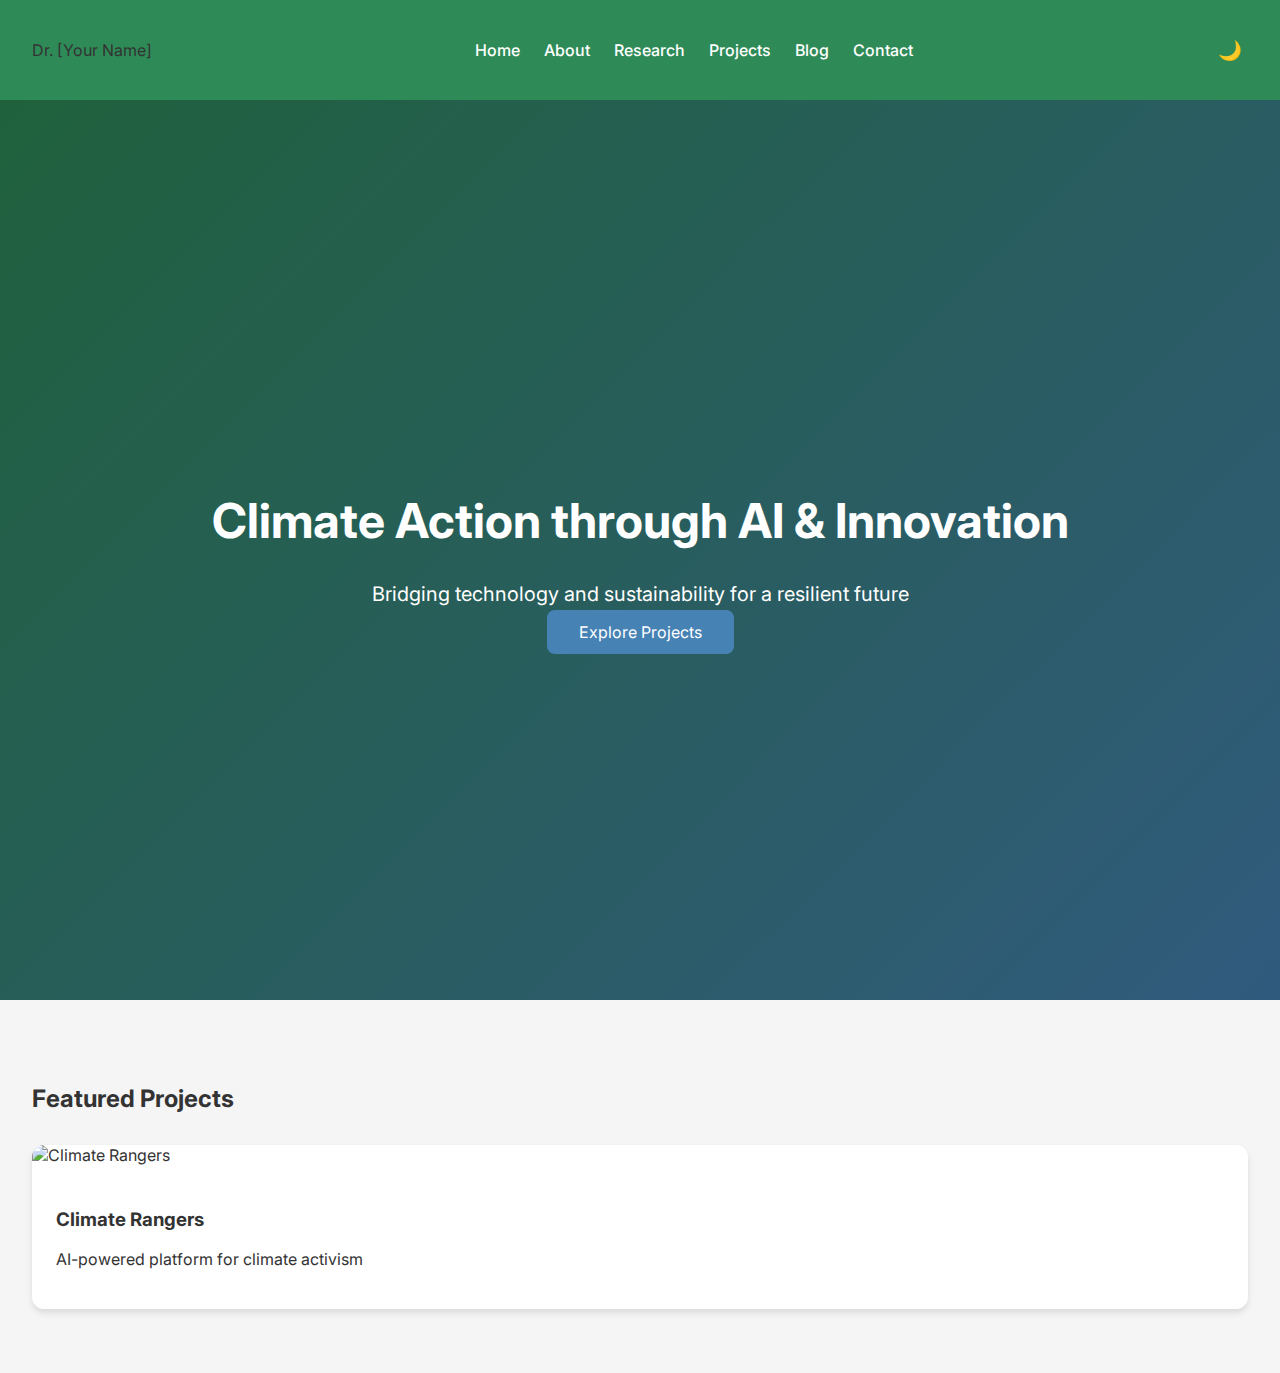
==== index.html @ 9ecc6ccc "Create index.html" ====
<!DOCTYPE html>
<html lang="en">
<head>
  <meta charset="UTF-8">
  <meta name="viewport" content="width=device-width, initial-scale=1.0">
  <title>Climate Portfolio</title>
  <link rel="stylesheet" href="assets/css/styles.css">
  <link href="https://fonts.googleapis.com/css2?family=Inter:wght@400;700&display=swap" rel="stylesheet">
</head>
<body>
  <!-- Navigation -->
  <nav>
    <div class="logo">Dr. [Your Name]</div>
    <ul class="nav-links">
      <li><a href="index.html">Home</a></li>
      <li><a href="about.html">About</a></li>
      <li><a href="research.html">Research</a></li>
      <li><a href="projects.html">Projects</a></li>
      <li><a href="blog.html">Blog</a></li>
      <li><a href="contact.html">Contact</a></li>
    </ul>
    <button id="themeToggle">🌙</button>
  </nav>

  <!-- Hero Section -->
  <section class="hero">
    <div class="hero-content">
      <h1 class="fade-in">Climate Action through AI & Innovation</h1>
      <p class="fade-in">Bridging technology and sustainability for a resilient future</p>
      <a href="#projects" class="cta-button fade-in">Explore Projects</a>
    </div>
  </section>

  <!-- Projects Section -->
  <section id="projects" class="projects-section">
    <h2 class="fade-in">Featured Projects</h2>
    <div class="project-grid">
      <div class="project-card fade-in">
        <img src="assets/images/project1.jpg" alt="Climate Rangers">
        <div class="card-content">
          <h3>Climate Rangers</h3>
          <p>AI-powered platform for climate activism</p>
        </div>
      </div>
      <!-- Add more projects -->
    </div>
  </section>

  <script src="assets/js/main.js"></script>
</body>
</html>
---- assets/css/styles.css ----
/* Eco-friendly Color Scheme */
:root {
  --primary: #2E8B57;
  --secondary: #4682B4;
  --accent: #3CB371;
  --dark-bg: #1A1A1A;
  --light-bg: #F5F5F5;
  --text-light: #FFFFFF;
  --text-dark: #333333;
}

/* Dark Mode */
body.dark-mode {
  --bg: var(--dark-bg);
  --text: var(--text-light);
  --card-bg: #2D3436;
  --shadow: rgba(255, 255, 255, 0.1);
}

/* Light Mode */
body.light-mode {
  --bg: var(--light-bg);
  --text: var(--text-dark);
  --card-bg: white;
  --shadow: rgba(0, 0, 0, 0.1);
}

body {
  font-family: 'Inter', sans-serif;
  margin: 0;
  padding: 0;
  transition: background-color 0.3s, color 0.3s;
  background: var(--bg);
  color: var(--text);
}

/* Navigation */
nav {
  display: flex;
  justify-content: space-between;
  align-items: center;
  padding: 1.5rem 2rem;
  background: var(--primary);
  box-shadow: 0 2px 4px rgba(0,0,0,0.1);
}

.nav-links {
  list-style: none;
  display: flex;
  gap: 1.5rem;
}

.nav-links a {
  color: white;
  text-decoration: none;
  font-weight: 500;
  transition: color 0.3s;
}

.nav-links a:hover { color: var(--secondary); }

/* Hero Section */
.hero {
  height: 100vh;
  background: linear-gradient(135deg, var(--primary), var(--secondary));
  color: white;
  display: flex;
  align-items: center;
  justify-content: center;
  text-align: center;
  padding: 0 2rem;
  position: relative;
}

.hero::before {
  content: '';
  position: absolute;
  top: 0;
  left: 0;
  width: 100%;
  height: 100%;
  background: rgba(0,0,0,0.3);
  z-index: 0;
}

.hero-content {
  position: relative;
  z-index: 1;
}

.hero h1 {
  font-size: 3rem;
  animation: fadeIn 2s ease-in;
}

.hero p {
  font-size: 1.25rem;
  margin: 1rem 0;
}

.cta-button {
  background: var(--secondary);
  padding: 0.75rem 2rem;
  border-radius: 8px;
  color: white;
  text-decoration: none;
  transition: transform 0.3s;
}

.cta-button:hover { transform: translateY(-2px); }

/* Projects Section */
.projects-section {
  padding: 4rem 2rem;
  background: var(--bg);
}

.project-grid {
  display: grid;
  grid-template-columns: repeat(auto-fit, minmax(300px, 1fr));
  gap: 2rem;
  margin-top: 2rem;
}

.project-card {
  background: var(--card-bg);
  border-radius: 12px;
  overflow: hidden;
  box-shadow: 0 4px 6px var(--shadow);
  transition: transform 0.3s;
}

.project-card:hover {
  transform: translateY(-5px);
}

.project-card img {
  width: 100%;
  height: 200px;
  object-fit: cover;
}

.card-content {
  padding: 1.5rem;
}

/* Animations */
@keyframes fadeIn {
  from { opacity: 0; }
  to { opacity: 1; }
}

.fade-in {
  animation: fadeIn 1s ease-out;
}

/* Dark Mode Toggle */
#themeToggle {
  background: none;
  border: none;
  color: white;
  font-size: 1.2rem;
  cursor: pointer;
  margin-left: 1rem;
}
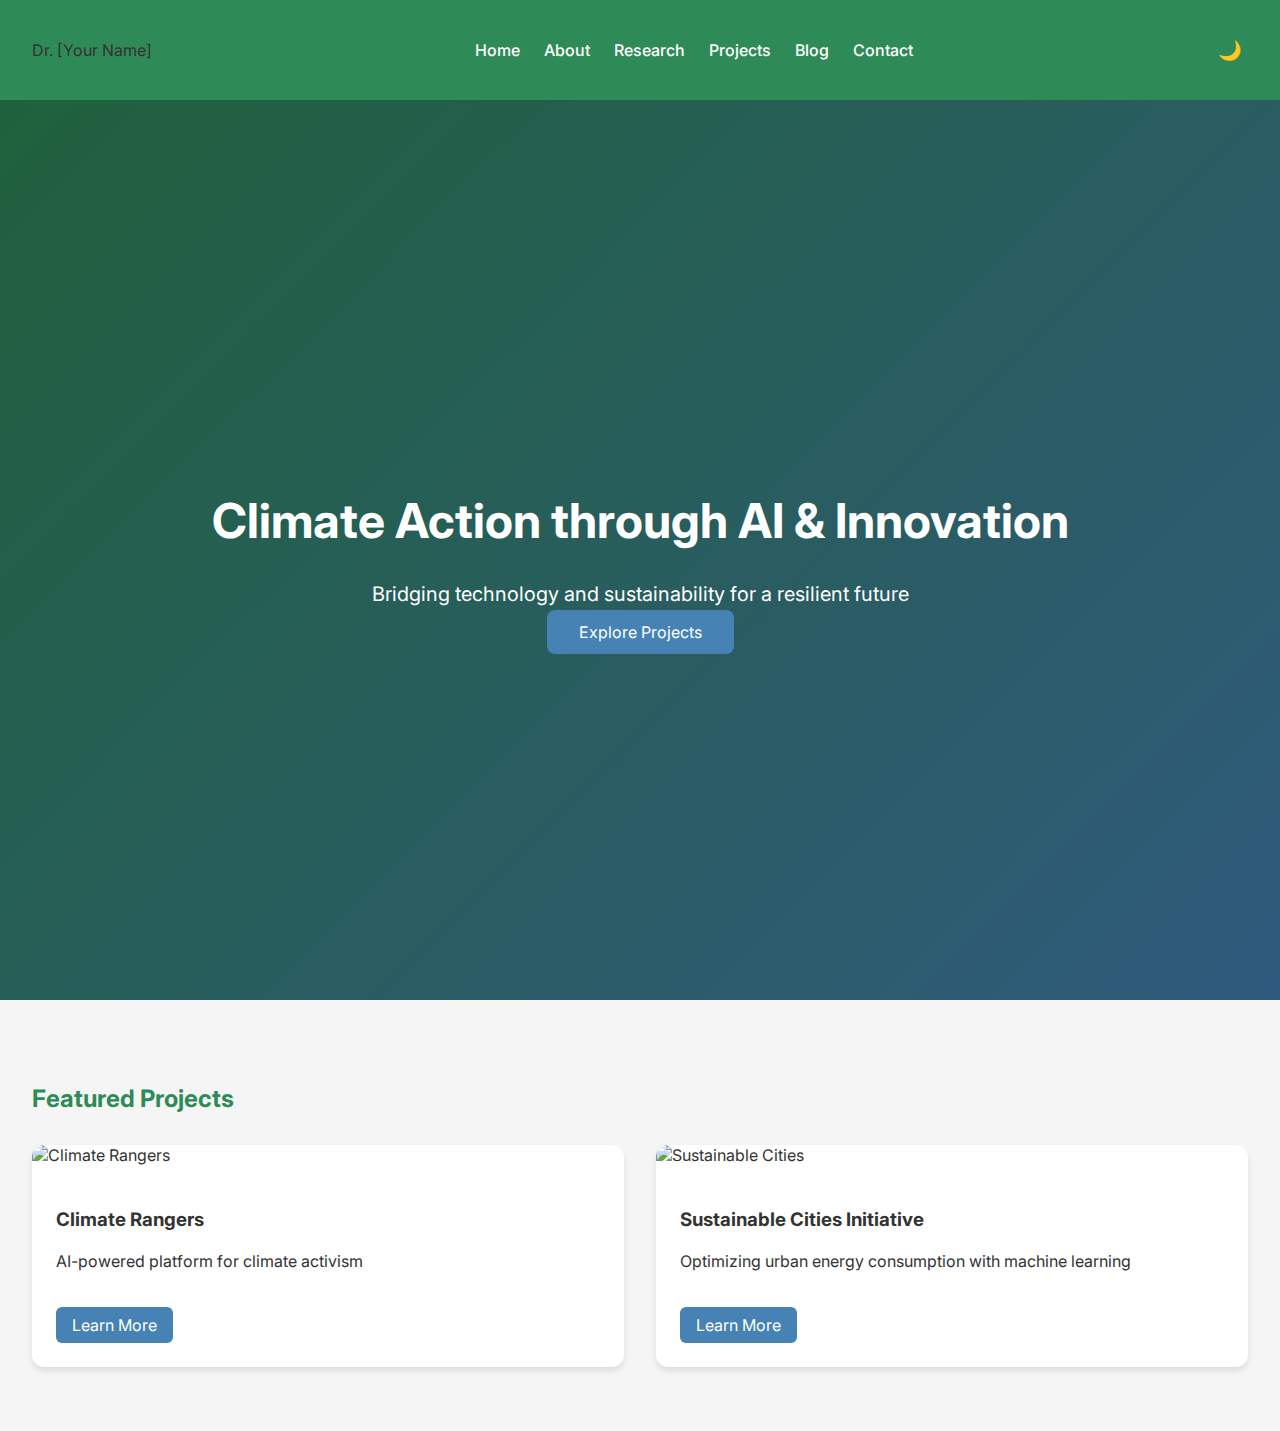
==== commit 4af7b6d5: "Update index.html" ====
--- a/index.html
+++ b/index.html
@@ -7,8 +7,7 @@
   <link rel="stylesheet" href="assets/css/styles.css">
   <link href="https://fonts.googleapis.com/css2?family=Inter:wght@400;700&display=swap" rel="stylesheet">
 </head>
-<body>
-  <!-- Navigation -->
+<body class="light-mode">
   <nav>
     <div class="logo">Dr. [Your Name]</div>
     <ul class="nav-links">
@@ -22,7 +21,6 @@
     <button id="themeToggle">🌙</button>
   </nav>
 
-  <!-- Hero Section -->
   <section class="hero">
     <div class="hero-content">
       <h1 class="fade-in">Climate Action through AI & Innovation</h1>
@@ -31,8 +29,7 @@
     </div>
   </section>
 
-  <!-- Projects Section -->
-  <section id="projects" class="projects-section">
+  <section id="projects" class="projects-section section">
     <h2 class="fade-in">Featured Projects</h2>
     <div class="project-grid">
       <div class="project-card fade-in">
@@ -40,9 +37,17 @@
         <div class="card-content">
           <h3>Climate Rangers</h3>
           <p>AI-powered platform for climate activism</p>
+          <a href="#" class="button">Learn More</a>
         </div>
       </div>
-      <!-- Add more projects -->
+      <div class="project-card fade-in">
+        <img src="assets/images/project2.jpg" alt="Sustainable Cities">
+        <div class="card-content">
+          <h3>Sustainable Cities Initiative</h3>
+          <p>Optimizing urban energy consumption with machine learning</p>
+          <a href="#" class="button">Learn More</a>
+        </div>
+      </div>
     </div>
   </section>
 
--- a/assets/css/styles.css
+++ b/assets/css/styles.css
@@ -1,4 +1,3 @@
-/* Eco-friendly Color Scheme */
 :root {
   --primary: #2E8B57;
   --secondary: #4682B4;
@@ -9,7 +8,6 @@
   --text-dark: #333333;
 }
 
-/* Dark Mode */
 body.dark-mode {
   --bg: var(--dark-bg);
   --text: var(--text-light);
@@ -17,7 +15,6 @@
   --shadow: rgba(255, 255, 255, 0.1);
 }
 
-/* Light Mode */
 body.light-mode {
   --bg: var(--light-bg);
   --text: var(--text-dark);
@@ -163,3 +160,44 @@
   cursor: pointer;
   margin-left: 1rem;
 }
+
+/* New Styles for All Pages */
+.section {
+  padding: 4rem 2rem;
+}
+
+.section h2 {
+  margin-bottom: 2rem;
+  color: var(--primary);
+}
+
+.section p {
+  line-height: 1.6;
+}
+
+.card {
+  background: var(--card-bg);
+  border-radius: 12px;
+  padding: 1.5rem;
+  margin: 1rem 0;
+  box-shadow: 0 2px 4px var(--shadow);
+  transition: transform 0.3s;
+}
+
+.card:hover {
+  transform: translateY(-5px);
+}
+
+.button {
+  background: var(--secondary);
+  color: white;
+  padding: 0.5rem 1rem;
+  border-radius: 6px;
+  text-decoration: none;
+  margin-top: 1rem;
+  display: inline-block;
+}
+
+.button:hover {
+  background: var(--accent);
+}
